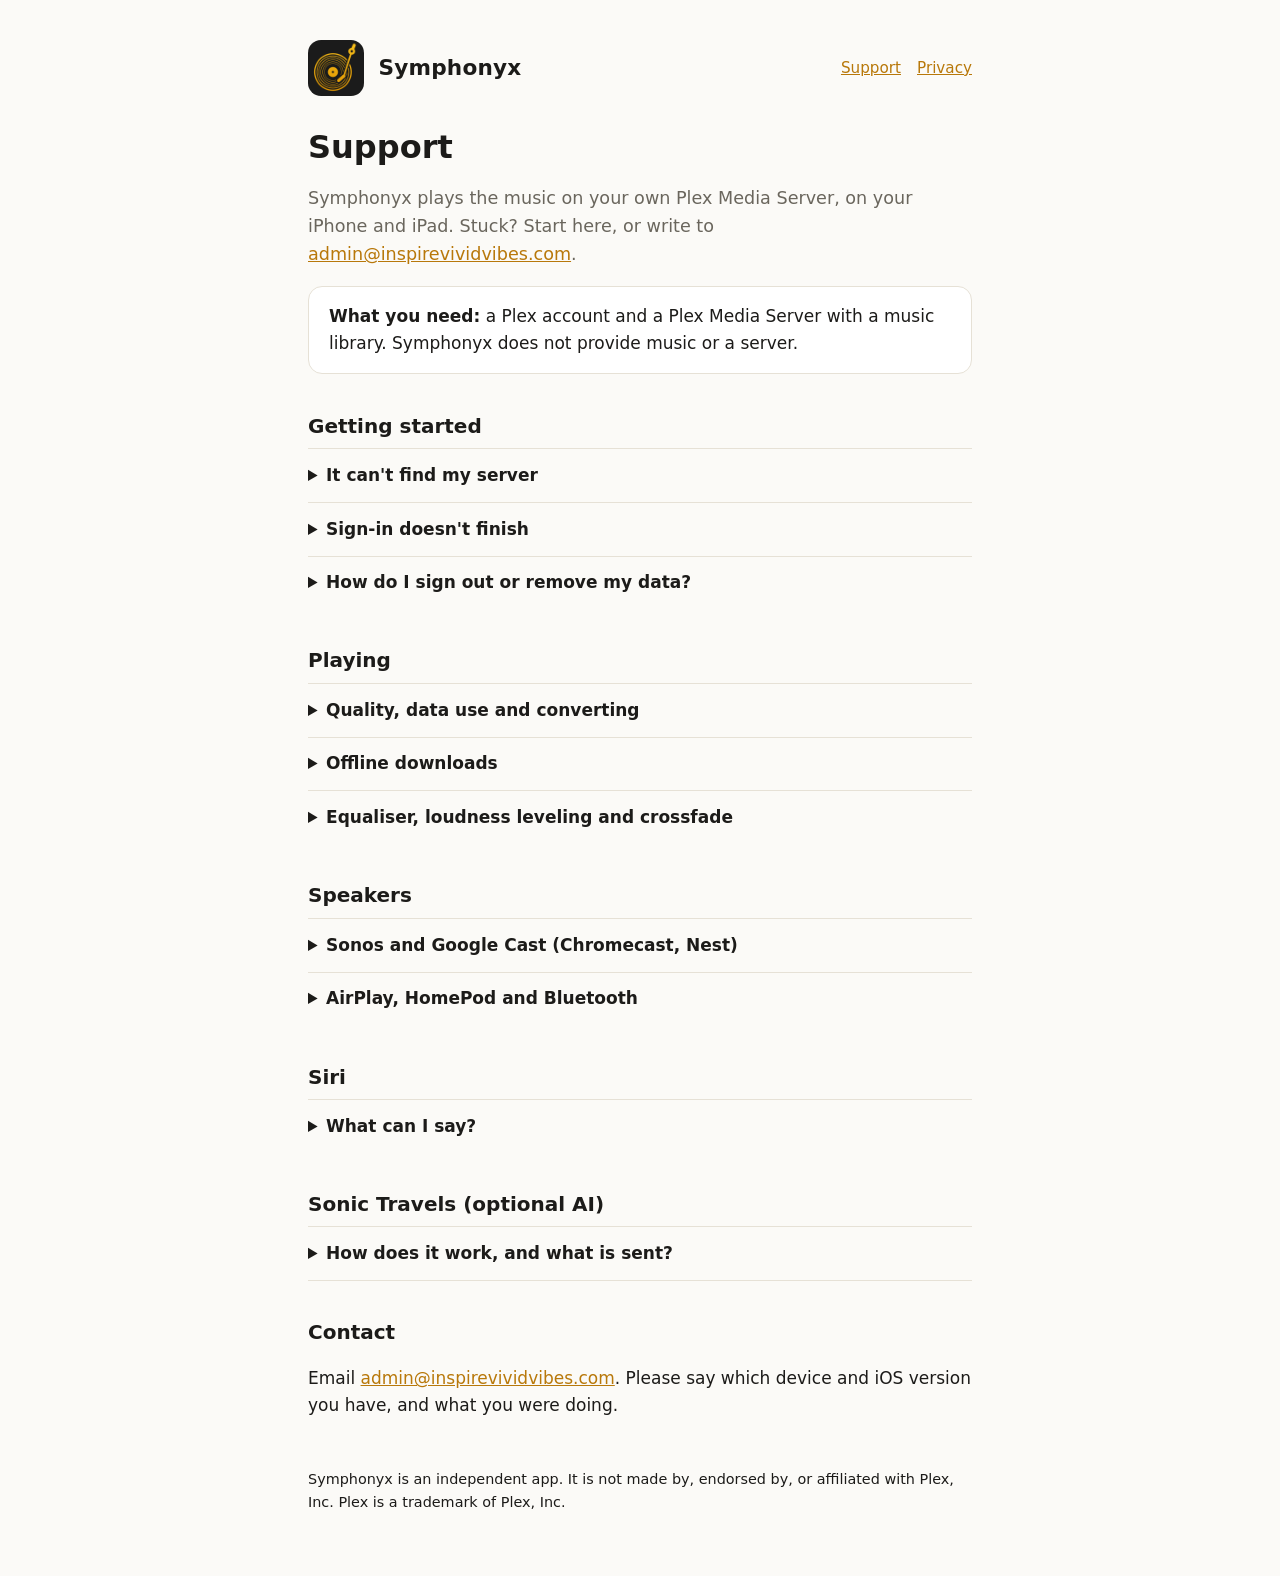
==== index.html @ 5ea7a58d "Symphonyx support and privacy pages" ====
<!doctype html>
<html lang="en">
<head>
<meta charset="utf-8">
<meta name="viewport" content="width=device-width, initial-scale=1">
<title>Symphonyx support</title>
<meta name="description" content="Help for Symphonyx, a music player for your own Plex server.">
<link rel="stylesheet" href="style.css">
<link rel="icon" href="icon.png">
</head>
<body>
<header>
  <img src="icon.png" alt="" width="56" height="56">
  <strong>Symphonyx</strong>
  <nav><a href="index.html">Support</a><a href="privacy.html">Privacy</a></nav>
</header>
<main>
  <h1>Support</h1>
  <p class="lead">Symphonyx plays the music on your own Plex Media Server, on your iPhone and iPad. Stuck? Start here, or write to <a href="mailto:admin@inspirevividvibes.com">admin@inspirevividvibes.com</a>.</p>

  <div class="card"><strong>What you need:</strong> a Plex account and a Plex Media Server with a music library. Symphonyx does not provide music or a server.</div>

  <h2>Getting started</h2>
  <details><summary>It can't find my server</summary>
    <p>Symphonyx finds your server through your Plex account, at home or away. If it can't connect: check the server is on; in Plex's server settings turn on <b>Remote Access</b> to play away from home; then in Symphonyx open <b>Settings → Source → Find the server again</b>. You can also type the server's address on the sign-in screen's connection step.</p></details>
  <details><summary>Sign-in doesn't finish</summary>
    <p>Signing in opens plex.tv in your browser. Approve Symphonyx there, then come back to the app. If you return before approving, tap Sign in again.</p></details>
  <details><summary>How do I sign out or remove my data?</summary>
    <p><b>Settings → Account → Sign out</b> removes the Plex sign-in from this device. Deleting the app removes everything else it stored. Nothing is stored anywhere else.</p></details>

  <h2>Playing</h2>
  <details><summary>Quality, data use and converting</summary>
    <p>Under <b>Settings → Playback</b> choose a quality limit separately for Wi-Fi and cellular. Tracks at or under the limit play as stored; bigger ones are converted to MP3 by your server, which decides the exact bitrate. <b>Maximum</b> never converts.</p></details>
  <details><summary>Offline downloads</summary>
    <p>Long-press an album, playlist, artist or track and choose <b>Download</b>. Saved music plays automatically when you're away from home. Manage it in <b>Library → Downloads</b> and <b>Settings → Downloads</b>.</p></details>
  <details><summary>Equaliser, loudness leveling and crossfade</summary>
    <p>Settings → Playback has a 10-band equaliser you drag (with a separate setting per output), loudness leveling with a limiter, and a crossfade that skips silent endings and keeps albums gapless.</p></details>

  <h2>Speakers</h2>
  <details><summary>Sonos and Google Cast (Chromecast, Nest)</summary>
    <p>Tap the speaker button in the full-screen player, or open <b>Settings → Connections → Speakers</b>. The speaker, your server and your device must be on the same Wi-Fi. Speakers play straight from your server. If a Sonos isn't listed, add it by its IP address on that screen.</p></details>
  <details><summary>AirPlay, HomePod and Bluetooth</summary>
    <p>Use the AirPlay button in the player. Echo speakers play over Bluetooth after you pair them in your device's Settings.</p></details>

  <h2>Siri</h2>
  <details><summary>What can I say?</summary>
    <p>Open Symphonyx once, then try: <code>Symphonyx shuffle</code>, <code>Symphonyx &lt;artist&gt;</code>, <code>Play the album &lt;album&gt; in Symphonyx</code>, <code>Play the playlist &lt;playlist&gt; in Symphonyx</code>, <code>Let's get this party started in Symphonyx</code>, <code>Symphonyx sonic trip</code>. Siri can take a few minutes to learn new phrases after an install. In the Shortcuts app you can add any of these and rename it to a short phrase of your own.</p></details>

  <h2>Sonic Travels (optional AI)</h2>
  <details><summary>How does it work, and what is sent?</summary>
    <p>Describe a mood or moment and an AI service of your choice builds a playlist made only of tracks in your library. You add your own key for Anthropic, OpenAI, Google Gemini or any OpenAI-compatible service in <b>Settings → Sonic Travels</b>, and nothing is sent until you tap Allow. It sends what you type and the names of your library's genres, styles, moods and decades, and nothing else. See the <a href="privacy.html">privacy policy</a>.</p></details>

  <h2>Contact</h2>
  <p>Email <a href="mailto:admin@inspirevividvibes.com">admin@inspirevividvibes.com</a>. Please say which device and iOS version you have, and what you were doing.</p>
</main>
<footer>
  <p>Symphonyx is an independent app. It is not made by, endorsed by, or affiliated with Plex, Inc. Plex is a trademark of Plex, Inc.</p>
</footer>
</body>
</html>
---- style.css ----
:root { --bg: #fbfaf7; --fg: #1c1b19; --muted: #6a665d; --accent: #b8780a; --card: #fff; --line: #e6e1d6; }
@media (prefers-color-scheme: dark) { :root { --bg: #151514; --fg: #f1efe9; --muted: #a8a399; --accent: #e5a00d; --card: #1e1e1c; --line: #2f2e2a; } }
* { box-sizing: border-box; }
body { margin: 0; background: var(--bg); color: var(--fg); font: 17px/1.6 -apple-system, BlinkMacSystemFont, "Segoe UI", system-ui, sans-serif; }
header, main, footer { max-width: 44rem; margin: 0 auto; padding: 0 1.25rem; }
header { padding-top: 2.5rem; display: flex; align-items: center; gap: .9rem; }
header img { width: 56px; height: 56px; border-radius: 13px; }
header strong { font-size: 1.35rem; letter-spacing: .01em; }
nav { margin-left: auto; font-size: .95rem; }
nav a { margin-left: 1rem; }
a { color: var(--accent); }
h1 { font-size: 2rem; line-height: 1.2; margin: 2rem 0 .5rem; }
h2 { font-size: 1.25rem; margin: 2.2rem 0 .4rem; }
p, li { color: var(--fg); }
.lead { color: var(--muted); font-size: 1.1rem; }
.card { background: var(--card); border: 1px solid var(--line); border-radius: 14px; padding: 1rem 1.25rem; margin: 1rem 0; }
details { border-top: 1px solid var(--line); padding: .8rem 0; }
details:last-of-type { border-bottom: 1px solid var(--line); }
summary { cursor: pointer; font-weight: 600; }
code { background: var(--card); border: 1px solid var(--line); border-radius: 6px; padding: .05rem .35rem; font-size: .92em; }
footer { color: var(--muted); font-size: .9rem; padding-bottom: 3rem; margin-top: 3rem; }
table { border-collapse: collapse; width: 100%; font-size: .95rem; }
th, td { text-align: left; border-bottom: 1px solid var(--line); padding: .5rem .4rem; vertical-align: top; }
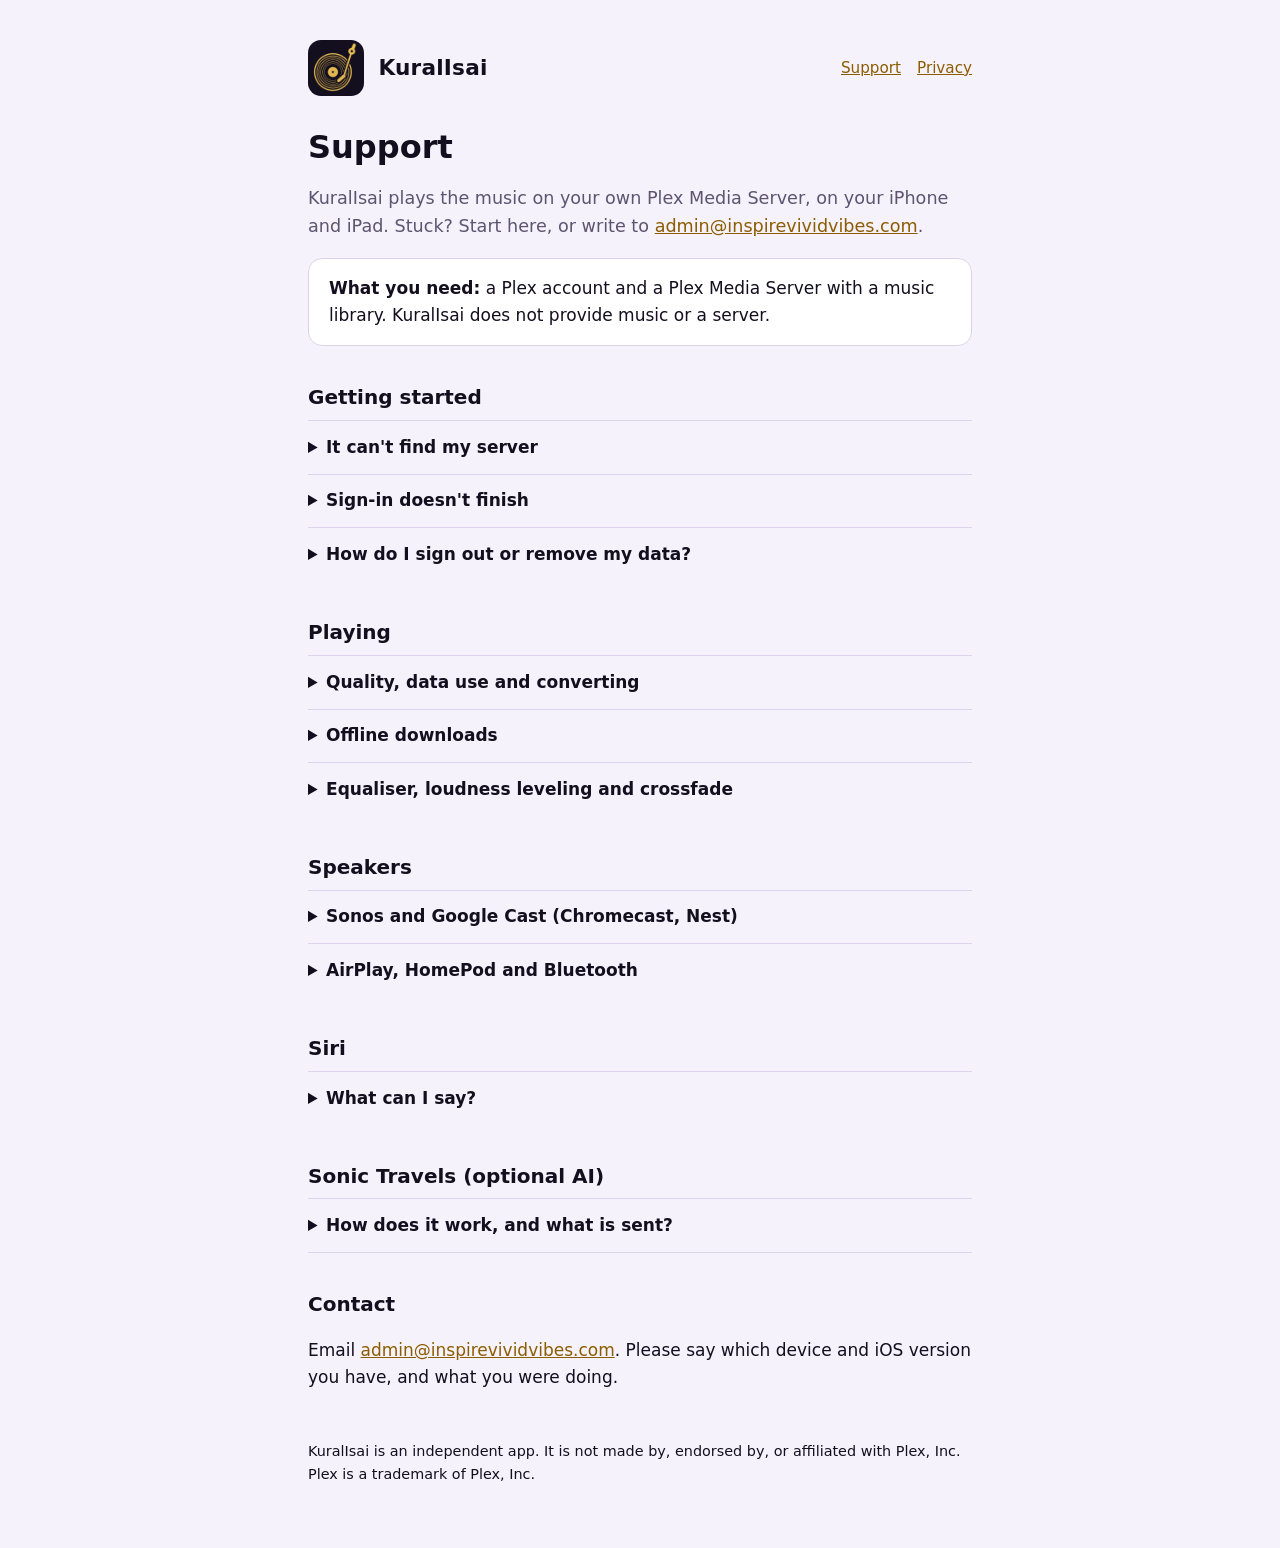
==== commit 6000281b: "KuralIsai support and privacy pages on kuralisai.com" ====
--- a/index.html
+++ b/index.html
@@ -3,28 +3,28 @@
 <head>
 <meta charset="utf-8">
 <meta name="viewport" content="width=device-width, initial-scale=1">
-<title>Symphonyx support</title>
-<meta name="description" content="Help for Symphonyx, a music player for your own Plex server.">
+<title>KuralIsai support</title>
+<meta name="description" content="Help for KuralIsai, a music player for your own Plex server.">
 <link rel="stylesheet" href="style.css">
 <link rel="icon" href="icon.png">
 </head>
 <body>
 <header>
   <img src="icon.png" alt="" width="56" height="56">
-  <strong>Symphonyx</strong>
+  <strong>KuralIsai</strong>
   <nav><a href="index.html">Support</a><a href="privacy.html">Privacy</a></nav>
 </header>
 <main>
   <h1>Support</h1>
-  <p class="lead">Symphonyx plays the music on your own Plex Media Server, on your iPhone and iPad. Stuck? Start here, or write to <a href="mailto:admin@inspirevividvibes.com">admin@inspirevividvibes.com</a>.</p>
+  <p class="lead">KuralIsai plays the music on your own Plex Media Server, on your iPhone and iPad. Stuck? Start here, or write to <a href="mailto:admin@inspirevividvibes.com">admin@inspirevividvibes.com</a>.</p>
 
-  <div class="card"><strong>What you need:</strong> a Plex account and a Plex Media Server with a music library. Symphonyx does not provide music or a server.</div>
+  <div class="card"><strong>What you need:</strong> a Plex account and a Plex Media Server with a music library. KuralIsai does not provide music or a server.</div>
 
   <h2>Getting started</h2>
   <details><summary>It can't find my server</summary>
-    <p>Symphonyx finds your server through your Plex account, at home or away. If it can't connect: check the server is on; in Plex's server settings turn on <b>Remote Access</b> to play away from home; then in Symphonyx open <b>Settings → Source → Find the server again</b>. You can also type the server's address on the sign-in screen's connection step.</p></details>
+    <p>KuralIsai finds your server through your Plex account, at home or away. If it can't connect: check the server is on; in Plex's server settings turn on <b>Remote Access</b> to play away from home; then in KuralIsai open <b>Settings → Source → Find the server again</b>. You can also type the server's address on the sign-in screen's connection step.</p></details>
   <details><summary>Sign-in doesn't finish</summary>
-    <p>Signing in opens plex.tv in your browser. Approve Symphonyx there, then come back to the app. If you return before approving, tap Sign in again.</p></details>
+    <p>Signing in opens plex.tv in your browser. Approve KuralIsai there, then come back to the app. If you return before approving, tap Sign in again.</p></details>
   <details><summary>How do I sign out or remove my data?</summary>
     <p><b>Settings → Account → Sign out</b> removes the Plex sign-in from this device. Deleting the app removes everything else it stored. Nothing is stored anywhere else.</p></details>
 
@@ -44,7 +44,7 @@
 
   <h2>Siri</h2>
   <details><summary>What can I say?</summary>
-    <p>Open Symphonyx once, then try: <code>Symphonyx shuffle</code>, <code>Symphonyx &lt;artist&gt;</code>, <code>Play the album &lt;album&gt; in Symphonyx</code>, <code>Play the playlist &lt;playlist&gt; in Symphonyx</code>, <code>Let's get this party started in Symphonyx</code>, <code>Symphonyx sonic trip</code>. Siri can take a few minutes to learn new phrases after an install. In the Shortcuts app you can add any of these and rename it to a short phrase of your own.</p></details>
+    <p>Open KuralIsai once, then try: <code>KuralIsai shuffle</code>, <code>KuralIsai &lt;artist&gt;</code>, <code>Play the album &lt;album&gt; in KuralIsai</code>, <code>Play the playlist &lt;playlist&gt; in KuralIsai</code>, <code>Let's get this party started in KuralIsai</code>, <code>KuralIsai sonic trip</code>. Siri can take a few minutes to learn new phrases after an install. In the Shortcuts app you can add any of these and rename it to a short phrase of your own.</p></details>
 
   <h2>Sonic Travels (optional AI)</h2>
   <details><summary>How does it work, and what is sent?</summary>
@@ -54,7 +54,7 @@
   <p>Email <a href="mailto:admin@inspirevividvibes.com">admin@inspirevividvibes.com</a>. Please say which device and iOS version you have, and what you were doing.</p>
 </main>
 <footer>
-  <p>Symphonyx is an independent app. It is not made by, endorsed by, or affiliated with Plex, Inc. Plex is a trademark of Plex, Inc.</p>
+  <p>KuralIsai is an independent app. It is not made by, endorsed by, or affiliated with Plex, Inc. Plex is a trademark of Plex, Inc.</p>
 </footer>
 </body>
 </html>
--- a/style.css
+++ b/style.css
@@ -1,5 +1,5 @@
-:root { --bg: #fbfaf7; --fg: #1c1b19; --muted: #6a665d; --accent: #b8780a; --card: #fff; --line: #e6e1d6; }
-@media (prefers-color-scheme: dark) { :root { --bg: #151514; --fg: #f1efe9; --muted: #a8a399; --accent: #e5a00d; --card: #1e1e1c; --line: #2f2e2a; } }
+:root { --bg: #f6f2fb; --fg: #140f1e; --muted: #5d5470; --accent: #8c5c00; --card: #fff; --line: #ddd3ec; }
+@media (prefers-color-scheme: dark) { :root { --bg: #140f1e; --fg: #f4eefb; --muted: #b0a3c6; --accent: #e3ba52; --card: #1e1730; --line: #3a2f52; } }
 * { box-sizing: border-box; }
 body { margin: 0; background: var(--bg); color: var(--fg); font: 17px/1.6 -apple-system, BlinkMacSystemFont, "Segoe UI", system-ui, sans-serif; }
 header, main, footer { max-width: 44rem; margin: 0 auto; padding: 0 1.25rem; }
